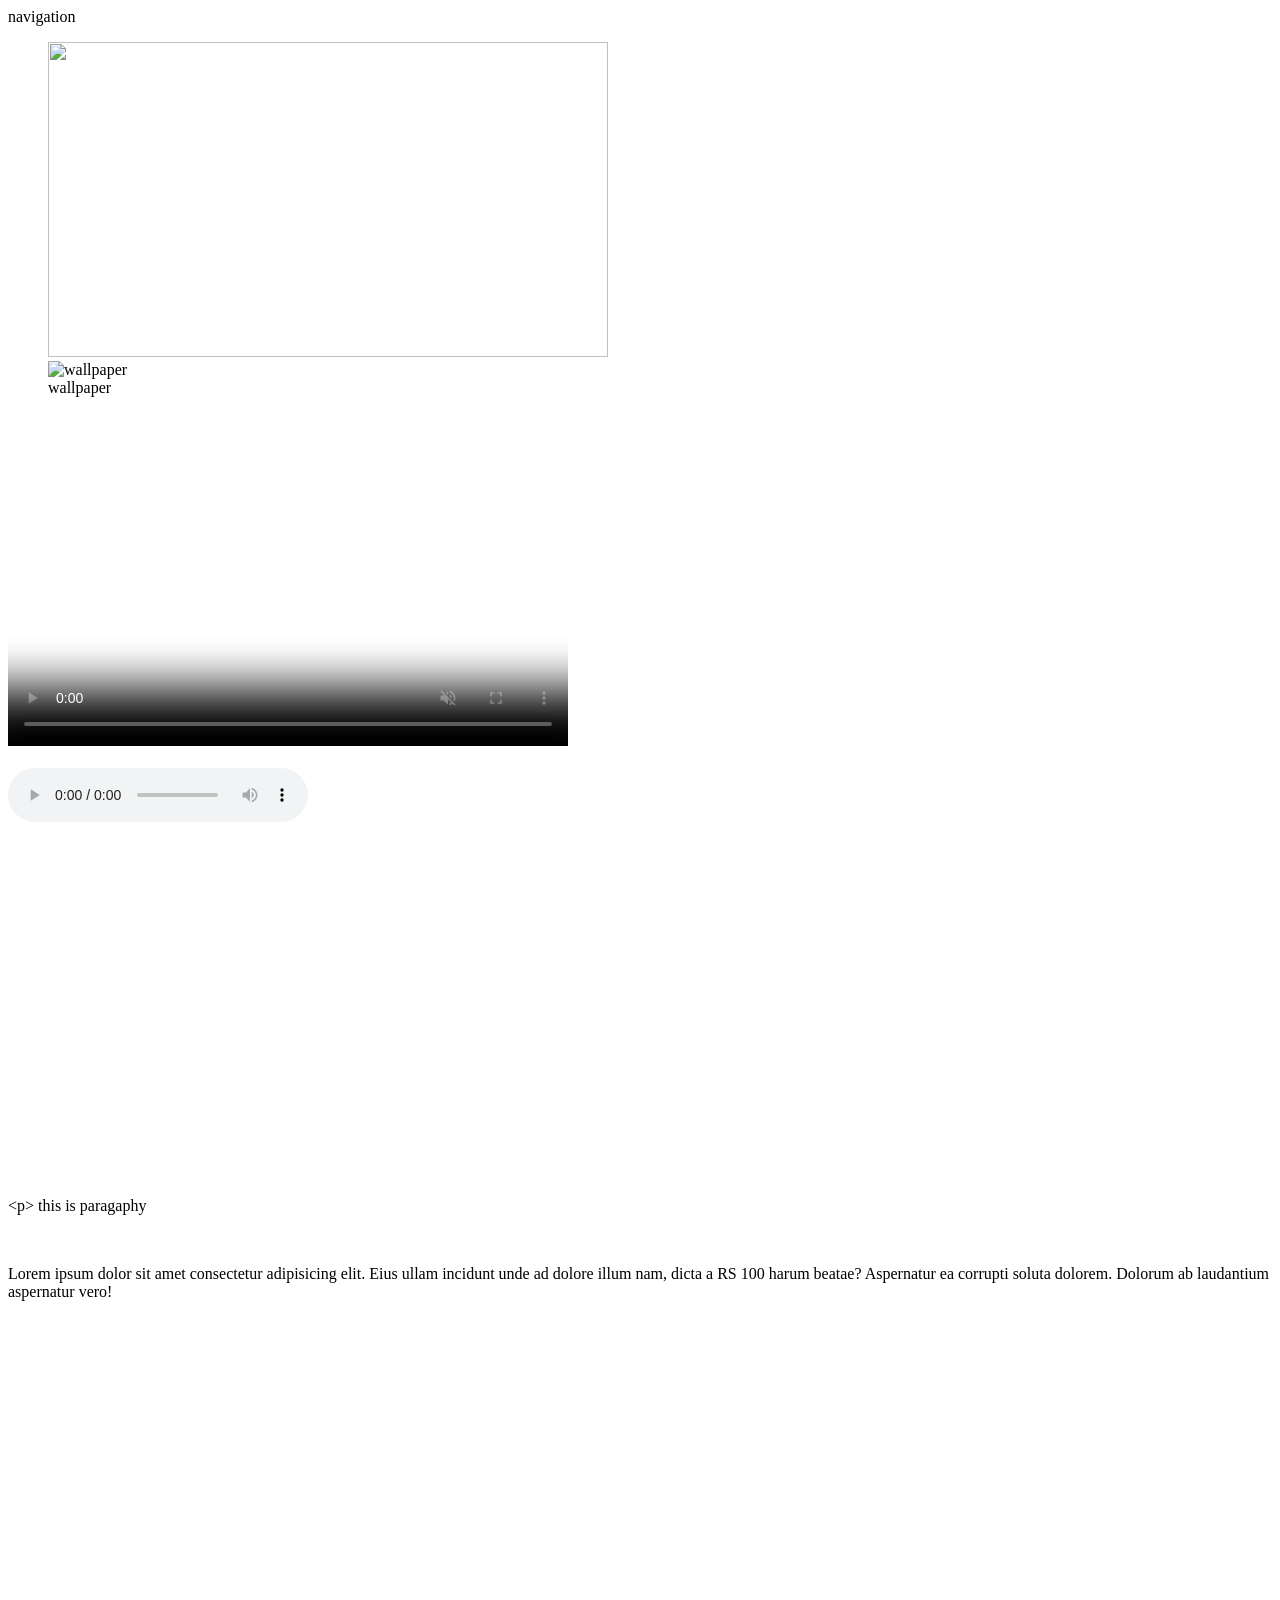
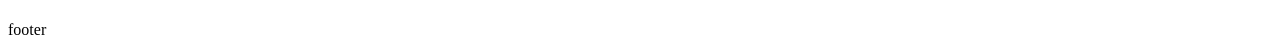
==== index.html @ 1c9fb968 "index file" ====
<!DOCTYPE html>
<html lang="en">

<head>
    <meta charset="UTF-8">
    <meta name="viewport" content="width=device-width, initial-scale=1.0">
    <title>Lecture 7</title>
</head>

<body>
    <header>
        <nav>
            navigation
        </nav>
    </header>

    <main>

        <figure>
            <img src="https://storage.hicine.info/images/Thukra-Ke-Mera-Pyaar-2.webp" alt="" width="560" height="315">
            <br>
            <img src="wllpr-desktop-4k.png" alt="wallpaper" width="560" height="315">
            <figcaption>wallpaper</figcaption>
        </figure>

        <br>
        <video src="354006_small.mp4" width="560" height="315" controls loop muted
            poster="wllpr-desktop-4k.png"></video>

        <br><br>
        <audio src="Bairan - Banjaare.mp3" controls></audio>
        <br><br>
        <iframe width="560" height="315" src="https://www.youtube.com/embed/nzU4IhIDHSc?si=5zO_VYPjlW_-cBbI"
            title="YouTube video player" frameborder="0"
            allow="accelerometer; autoplay; clipboard-write; encrypted-media; gyroscope; picture-in-picture; web-share"
            referrerpolicy="strict-origin-when-cross-origin" allowfullscreen></iframe>
        <br>
        <!-- iframe ka use content display k leye hota h  -->
        <br>
        <p>
            &lt;p&gt; this is paragaphy
        </p>
        <br>
        <p>
            Lorem ipsum dolor sit amet consectetur adipisicing elit. Eius ullam incidunt unde ad dolore illum nam, dicta
            a RS&nbsp;100 harum beatae? Aspernatur ea corrupti soluta dolorem. Dolorum ab laudantium aspernatur vero!
        </p>
        <iframe
            src="https://www.google.com/maps/embed?        pb=!1m14!1m12!1m3!1d14069.631327294695!2d76.39845319999999!3d28.164509900000002!2m3!1f0!2f0!3f0!3m2!1i1024!2i768!4f13.1!5e0!3m2!1sen!2sin!4v1784632220788!5m2!1sen!2sin"
            width="400" height="300" style="border:0;" allowfullscreen="" loading="lazy"
            referrerpolicy="strict-origin-when-cross-origin"></iframe>



    </main>

    <footer>
        footer
    </footer>
</body>

</html>
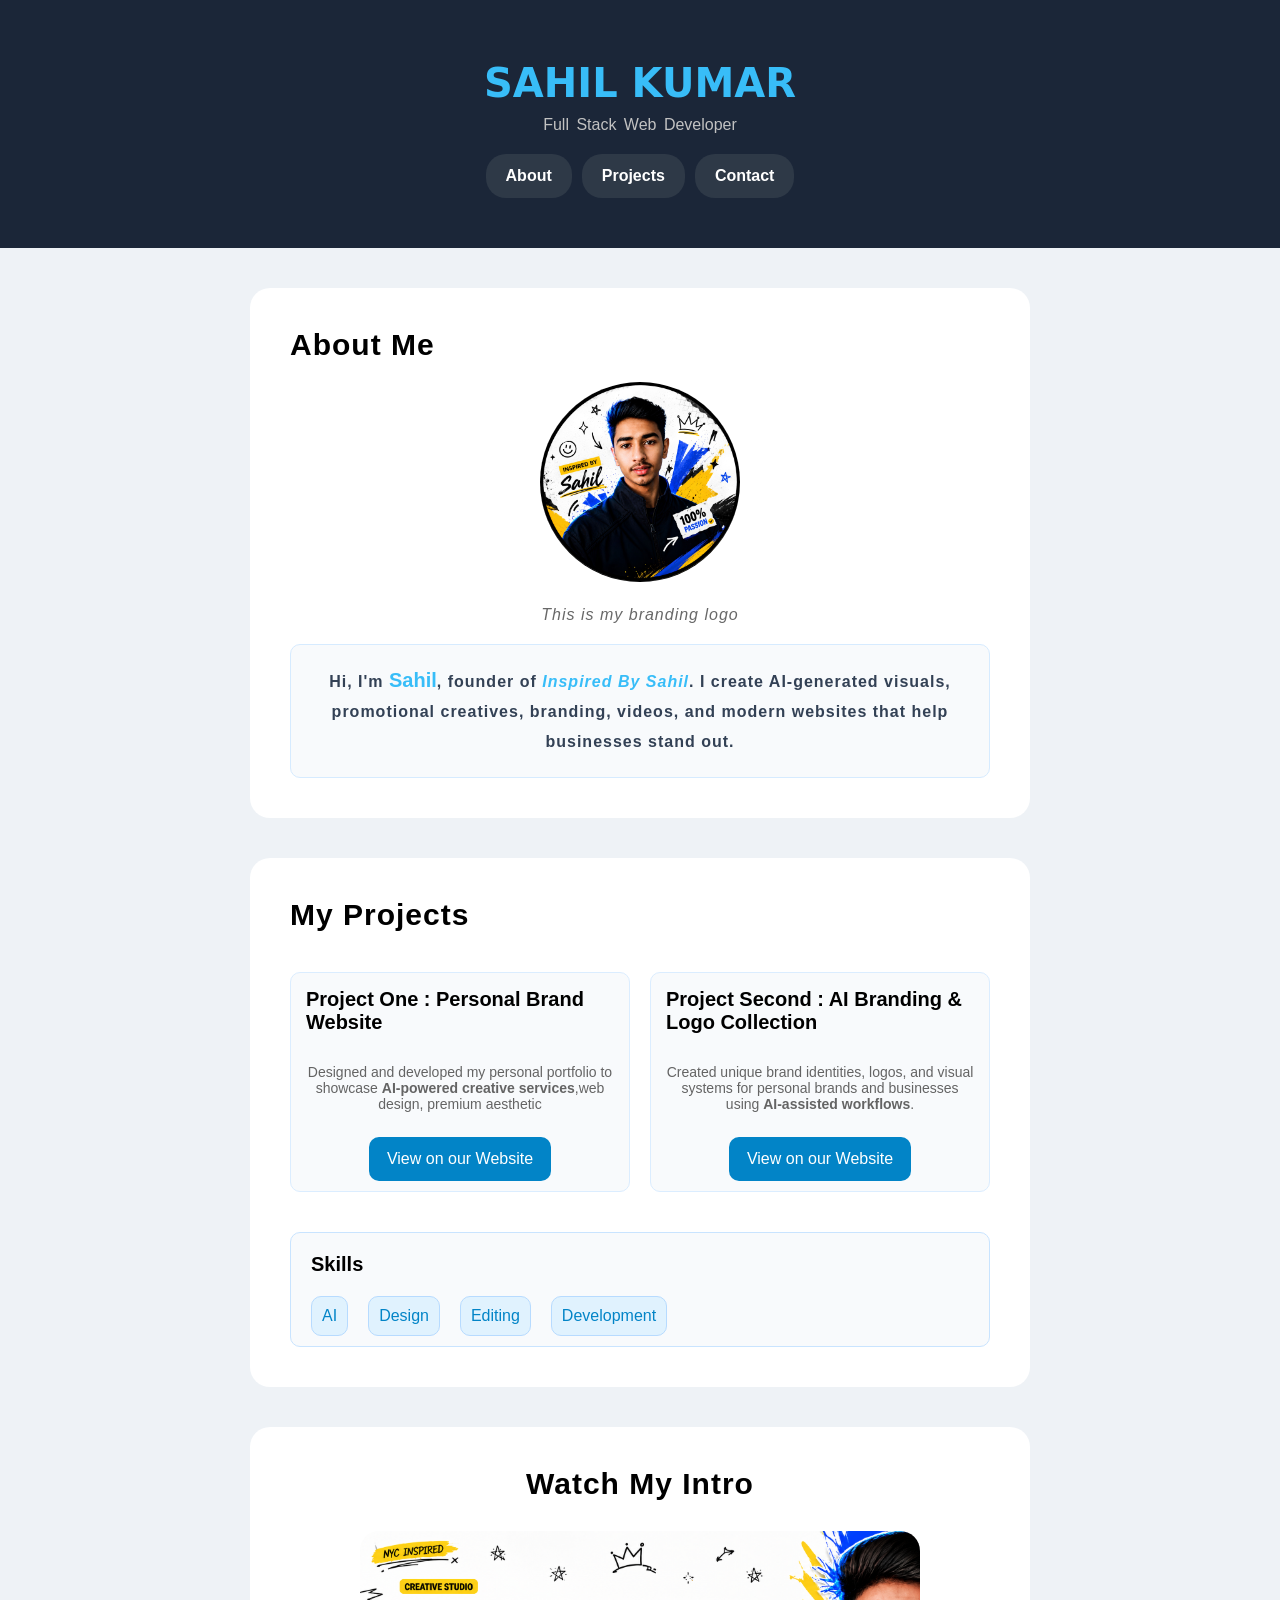
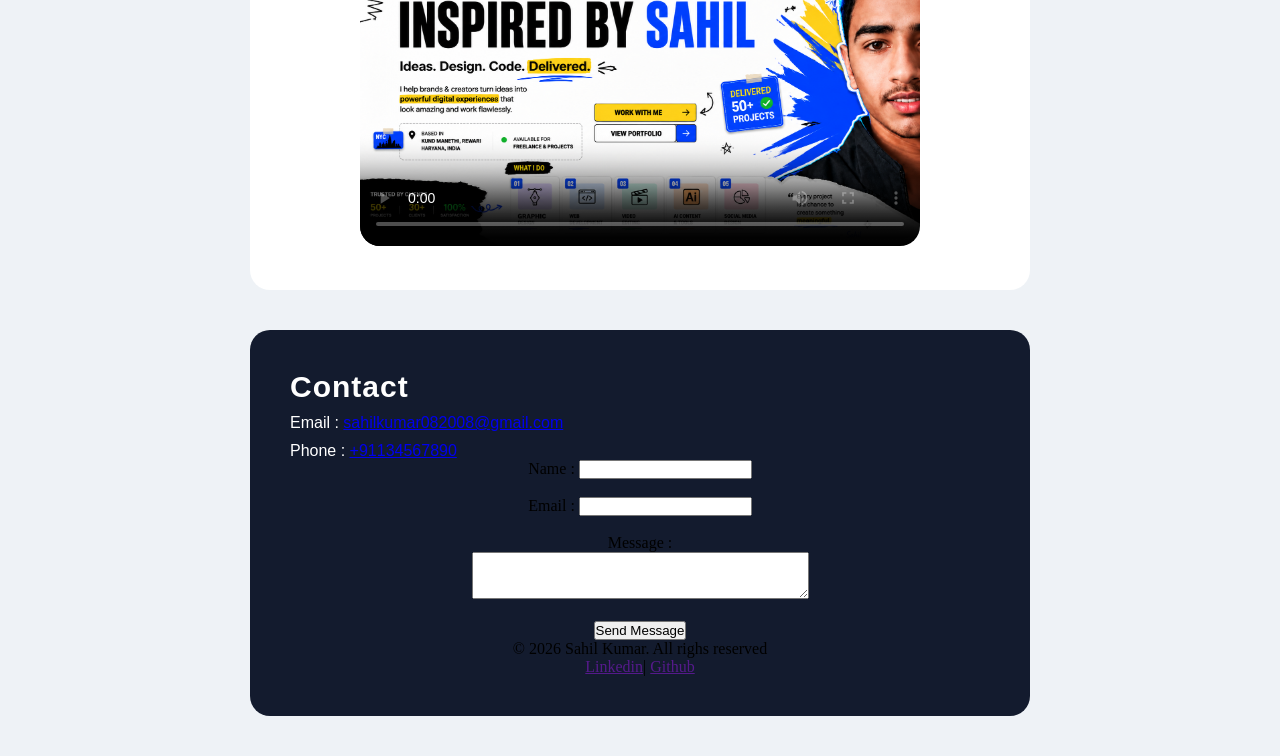
==== commit 7256940b: "portfolio  index file" ====
--- a/index.html
+++ b/index.html
@@ -4,59 +4,109 @@
 <head>
     <meta charset="UTF-8">
     <meta name="viewport" content="width=device-width, initial-scale=1.0">
-    <title>Lecture 7</title>
+    <title>Sahil | Portfolio</title>
+
+    <link rel="stylesheet" href="style.css">
 </head>
 
 <body>
-    <header>
+    <header class="header   ">
+
+        <h1>Sahil Kumar</h1>
+        <p>Full Stack Web Developer</p>
         <nav>
-            navigation
+            <a href="#aboutme">About</a>
+            <a href="#myproject">Projects</a>
+            <a href="#Contact">Contact</a>
         </nav>
     </header>
 
     <main>
+        <section id="aboutme">
+            <h2>About Me</h2>
+            <figure>
+                <img src="6264710938460098629.jpg" height="200" width="200" alt="My Logo">
+                <figcaption>This is my branding logo</figcaption>
+            </figure>
+            <p> Hi, I'm <strong>Sahil</strong>, founder of <em>Inspired By Sahil</em>. I create AI-generated visuals,
+                promotional creatives,
+                branding, videos, and modern websites that help businesses stand out.
+            </p>
 
-        <figure>
-            <img src="https://storage.hicine.info/images/Thukra-Ke-Mera-Pyaar-2.webp" alt="" width="560" height="315">
-            <br>
-            <img src="wllpr-desktop-4k.png" alt="wallpaper" width="560" height="315">
-            <figcaption>wallpaper</figcaption>
-        </figure>
+        </section>
+        <section id="myproject">
+            <h2>My Projects</h2>
+            <div class="project">
+                <article>
+                    <h3> Project One : Personal Brand Website</h3>
+                    <p>Designed and developed my personal portfolio to showcase <strong>AI-powered creative
+                            services</strong>,web design, premium
+                        aesthetic
+                    </p>
+                    <a href="https://inspiredbysahil.lovable.app/" target="_blank">View on our Website</a>
 
-        <br>
-        <video src="354006_small.mp4" width="560" height="315" controls loop muted
-            poster="wllpr-desktop-4k.png"></video>
+                </article>
+                <article>
 
-        <br><br>
-        <audio src="Bairan - Banjaare.mp3" controls></audio>
-        <br><br>
-        <iframe width="560" height="315" src="https://www.youtube.com/embed/nzU4IhIDHSc?si=5zO_VYPjlW_-cBbI"
-            title="YouTube video player" frameborder="0"
-            allow="accelerometer; autoplay; clipboard-write; encrypted-media; gyroscope; picture-in-picture; web-share"
-            referrerpolicy="strict-origin-when-cross-origin" allowfullscreen></iframe>
-        <br>
-        <!-- iframe ka use content display k leye hota h  -->
-        <br>
-        <p>
-            &lt;p&gt; this is paragaphy
-        </p>
-        <br>
-        <p>
-            Lorem ipsum dolor sit amet consectetur adipisicing elit. Eius ullam incidunt unde ad dolore illum nam, dicta
-            a RS&nbsp;100 harum beatae? Aspernatur ea corrupti soluta dolorem. Dolorum ab laudantium aspernatur vero!
-        </p>
-        <iframe
-            src="https://www.google.com/maps/embed?        pb=!1m14!1m12!1m3!1d14069.631327294695!2d76.39845319999999!3d28.164509900000002!2m3!1f0!2f0!3f0!3m2!1i1024!2i768!4f13.1!5e0!3m2!1sen!2sin!4v1784632220788!5m2!1sen!2sin"
-            width="400" height="300" style="border:0;" allowfullscreen="" loading="lazy"
-            referrerpolicy="strict-origin-when-cross-origin"></iframe>
+                    <h3>Project Second : AI Branding & Logo Collection</h3>
+                    <p>Created unique brand identities, logos, and visual systems for personal brands and businesses
+                        using
+                        <strong>AI-assisted workflows</strong>.
+                    </p>
+                    <a href="https://inspiredbysahil.lovable.app/" target="_blank">View on our Website</a>
+
+                </article>
+
+            </div>
+            <div id="skill">
+                <h3>Skills</h3>
+                <ul>
+                    <li>AI</li>
+                    <li>Design</li>
+                    <li>Editing</li>
+                    <li>Development</li>
+                </ul>
+            </div>
+
+        </section>
+        <section id="Contact">
+            <h2>Watch My Intro</h2>
+            <video src="Create_cinematic_video_for_brand_202607181446.mp4" controls width="560" height="315"
+                poster="ChatGPT Image Aug 6, 2026, 05_11_49 PM.png"></video>
+            <!-- <video src="Advertisement_video_for_promotion_1080p_202607181505.mp4" controls width="560"
+                poster="Black and Red Typography Logo (3).png" height="315"></video> -->
 
 
-
+        </section>
     </main>
 
     <footer>
-        footer
+        <h2>Contact</h2>
+        <p>Email : <a href="mailto:sahilkumar082008@gmail.com">sahilkumar082008@gmail.com</a></p>
+        <p class="phone">Phone : <a href="tel:+91134567890">+91134567890</a></p>
+        <form action="">
+
+            <label for="name">Name : </label>
+            <input type="text" id="name">
+            <br><br>
+            <label for="email">Email : </label>
+            <input type="email" id="email">
+            <br><br>
+            <label for="message">Message :</label>
+            </Br>
+            <textarea name="Message" id="message" rows="3" cols="40"></textarea>
+        </form>
+        <br>
+        <button type="submit">Send Message</button>
+        <p>&copy; 2026 Sahil Kumar. All righs reserved</p>
+
+        <div>
+            <a href="">Linkedin</a>| <a href="">Github</a>
+        </div>
+
     </footer>
+
+
 </body>
 
 </html>
--- a/style.css
+++ b/style.css
@@ -0,0 +1,268 @@
+@import url("https://fonts.googleapis.com/css2?family=Rock+Salt&display=swap");
+@import url("https://fonts.googleapis.com/css2?family=Bitcount+Prop+Single:wght@100..900&display=swap");
+@import url("https://fonts.googleapis.com/css2?family=Oswald:wght@200..700&display=swap");
+@import url("https://fonts.googleapis.com/css2?family=Lilita+One&display=swap");
+@import url("https://fonts.googleapis.com/css2?family=Sour+Gummy:ital,wght@0,100..900;1,100..900&display=swap");
+* {
+  padding: 0;
+  margin: 0;
+  box-sizing: border-box;
+}
+
+.header {
+  background: #1b2638;
+  padding: 50px 50px;
+  text-align: center;
+}
+
+.header h1 {
+  text-transform: uppercase;
+  color: #38bdf8;
+  /* font-family: "Rock Salt", cursive; */
+  font-family: "Bitcount Prop Single", system-ui;
+  font-size: 2.5rem;
+  padding: 10px;
+}
+
+.header p {
+  color: rgb(194, 194, 194);
+  font-family: Poppins, Arial, sans-serif;
+  font-size: 1rem;
+  word-spacing: 3px;
+  font-weight: 500;
+}
+.header nav {
+  display: flex;
+  gap: 10px;
+  justify-content: center;
+  align-items: center;
+}
+
+.header nav a {
+  border: none;
+  color: white;
+  padding: 13px 20px;
+  border-radius: 20px;
+  text-decoration: none;
+  margin-top: 20px;
+  background: #2e3947;
+  font-weight: 600;
+  font-family: Poppins, Arial, sans-serif;
+  font-size: 16px;
+}
+.header nav a:hover {
+  background: #0284c7;
+  box-shadow: 0px 0px 100px #cfe7ff;
+  border: 1px solid #c9e4ff;
+  transition: all 300ms;
+}
+
+html {
+  background: #eef2f6;
+}
+#aboutme {
+  margin: 40px 250px;
+  text-align: center;
+  border-radius: 20px;
+  padding: 40px;
+  background-color: #ffffff;
+}
+#aboutme h2 {
+  font-family: "Lilita One", sans-serif;
+  font-size: 30px;
+  font-weight: 800;
+  text-align: left;
+  letter-spacing: 1px;
+}
+#aboutme img {
+  border-radius: 50%;
+  margin: 20px;
+}
+
+#aboutme figcaption {
+  font-family: "Oswald", sans-serif;
+  font-style: italic;
+  color: rgb(104, 104, 104);
+  letter-spacing: 1px;
+  padding-bottom: 20px;
+}
+#aboutme p {
+  font-family: "Oswald", sans-serif;
+  font-size: 16px;
+  letter-spacing: 1px;
+  color: #334155;
+  text-align: center;
+  line-height: 30px;
+  font-weight: 600;
+  background: #f8fafc;
+  padding: 20px;
+  border-radius: 10px;
+  border: 1px solid #d6ebff;
+}
+#aboutme p:hover {
+  box-shadow: 0px 10px 30px #cfe7ff;
+  border: 1px solid #c9e4ff;
+}
+#aboutme p strong {
+  color: #38bdf8;
+  font-size: 20px;
+  letter-spacing: 0px;
+}
+#aboutme p em {
+  color: #38bdf8;
+}
+
+#myproject {
+  margin: 40px 250px;
+  text-align: center;
+  border-radius: 20px;
+  padding: 40px;
+  background-color: #ffffff;
+}
+
+#myproject h2 {
+  font-family: "Lilita One", sans-serif;
+  font-size: 30px;
+  font-weight: 800;
+  text-align: left;
+  letter-spacing: 1px;
+}
+.project {
+  display: flex;
+  gap: 20px;
+  justify-content: center;
+  padding: 40px 0px;
+}
+.project article {
+  border: 1px solid #dbedff;
+  flex: 1;
+  background: #f8fafc;
+  border-radius: 10px;
+}
+.project article h3 {
+  font-family: "Sour Gummy", sans-serif;
+  font-size: 20px;
+  font-weight: 800;
+  padding: 15px;
+  text-align: left;
+}
+.project article p {
+  font-family: "Oswald", sans-serif;
+  font-size: 14px;
+  color: #646464;
+  padding: 15px;
+}
+
+.project article a {
+  /* border: 1px solid black; */
+  padding: 13px 18px;
+  display: inline-block;
+  margin: 10px 0px;
+  border-radius: 10px;
+  background: #0284c7;
+  font-family: "Sour Gummy", sans-serif;
+  color: white;
+  text-decoration: none;
+}
+
+.project article:hover {
+  box-shadow: 0px 10px 30px #cfe7ff;
+  border: 1px solid #c9e4ff;
+}
+.project article a:hover {
+  color: #0284c7;
+  background: white;
+  box-shadow: 0px 10px 30px #cfe7ff;
+  border: 1px solid #c9e4ff;
+}
+#skill ul {
+  list-style-type: none;
+  display: flex;
+  flex-direction: row;
+  gap: 10px;
+}
+#skill {
+  border: 1px solid #c9e4ff;
+  border-radius: 10px;
+  padding: 10px;
+  background: #f8fafc;
+}
+#skill:hover {
+  box-shadow: 0px 10px 30px #cfe7ff;
+  border: 1px solid #c9e4ff;
+}
+#skill h3 {
+  font-family: "Sour Gummy", sans-serif;
+  font-size: 20px;
+  text-align: left;
+  padding: 10px;
+}
+
+#skill ul li {
+  border: 1px solid #b7dbff;
+  padding: 10px;
+  border-radius: 10px;
+  margin-left: 10px;
+  margin-top: 10px;
+  background: #e0f2fe;
+  color: #0284c7;
+  font-family: "Oswald", sans-serif;
+}
+
+#skill ul li:hover {
+  color: white;
+  background: #0284c7;
+}
+#Contact {
+  margin: 40px 250px;
+  text-align: center;
+  border-radius: 20px;
+  padding: 40px;
+  background-color: #ffffff;
+}
+
+#Contact h2 {
+  font-family: "Lilita One", sans-serif;
+  font-size: 30px;
+  font-weight: 800;
+  letter-spacing: 1px;
+}
+#Contact video {
+  border-radius: 20px;
+  margin-top: 30px;
+}
+
+#Contact video:hover {
+  box-shadow: 0px 10px 30px #81c0ff;
+  border: 1px solid #c9e4ff;
+}
+
+footer {
+  margin: 40px 250px;
+  text-align: center;
+  border-radius: 20px;
+  padding: 40px;
+  background-color: #131b2e;
+}
+footer h2 {
+  font-family: "Lilita One", sans-serif;
+  font-size: 30px;
+  font-weight: 800;
+  text-align: left;
+  letter-spacing: 1px;
+  color: white;
+}
+footer p:first-of-type {
+  text-align: left;
+  font-family: "Oswald", sans-serif;
+  font-size: 16px;
+  margin-top: 10px;
+  color: white;
+}
+footer .phone {
+  text-align: left;
+  font-family: "Oswald", sans-serif;
+  font-size: 16px;
+  margin-top: 10px;
+  color: white;
+}
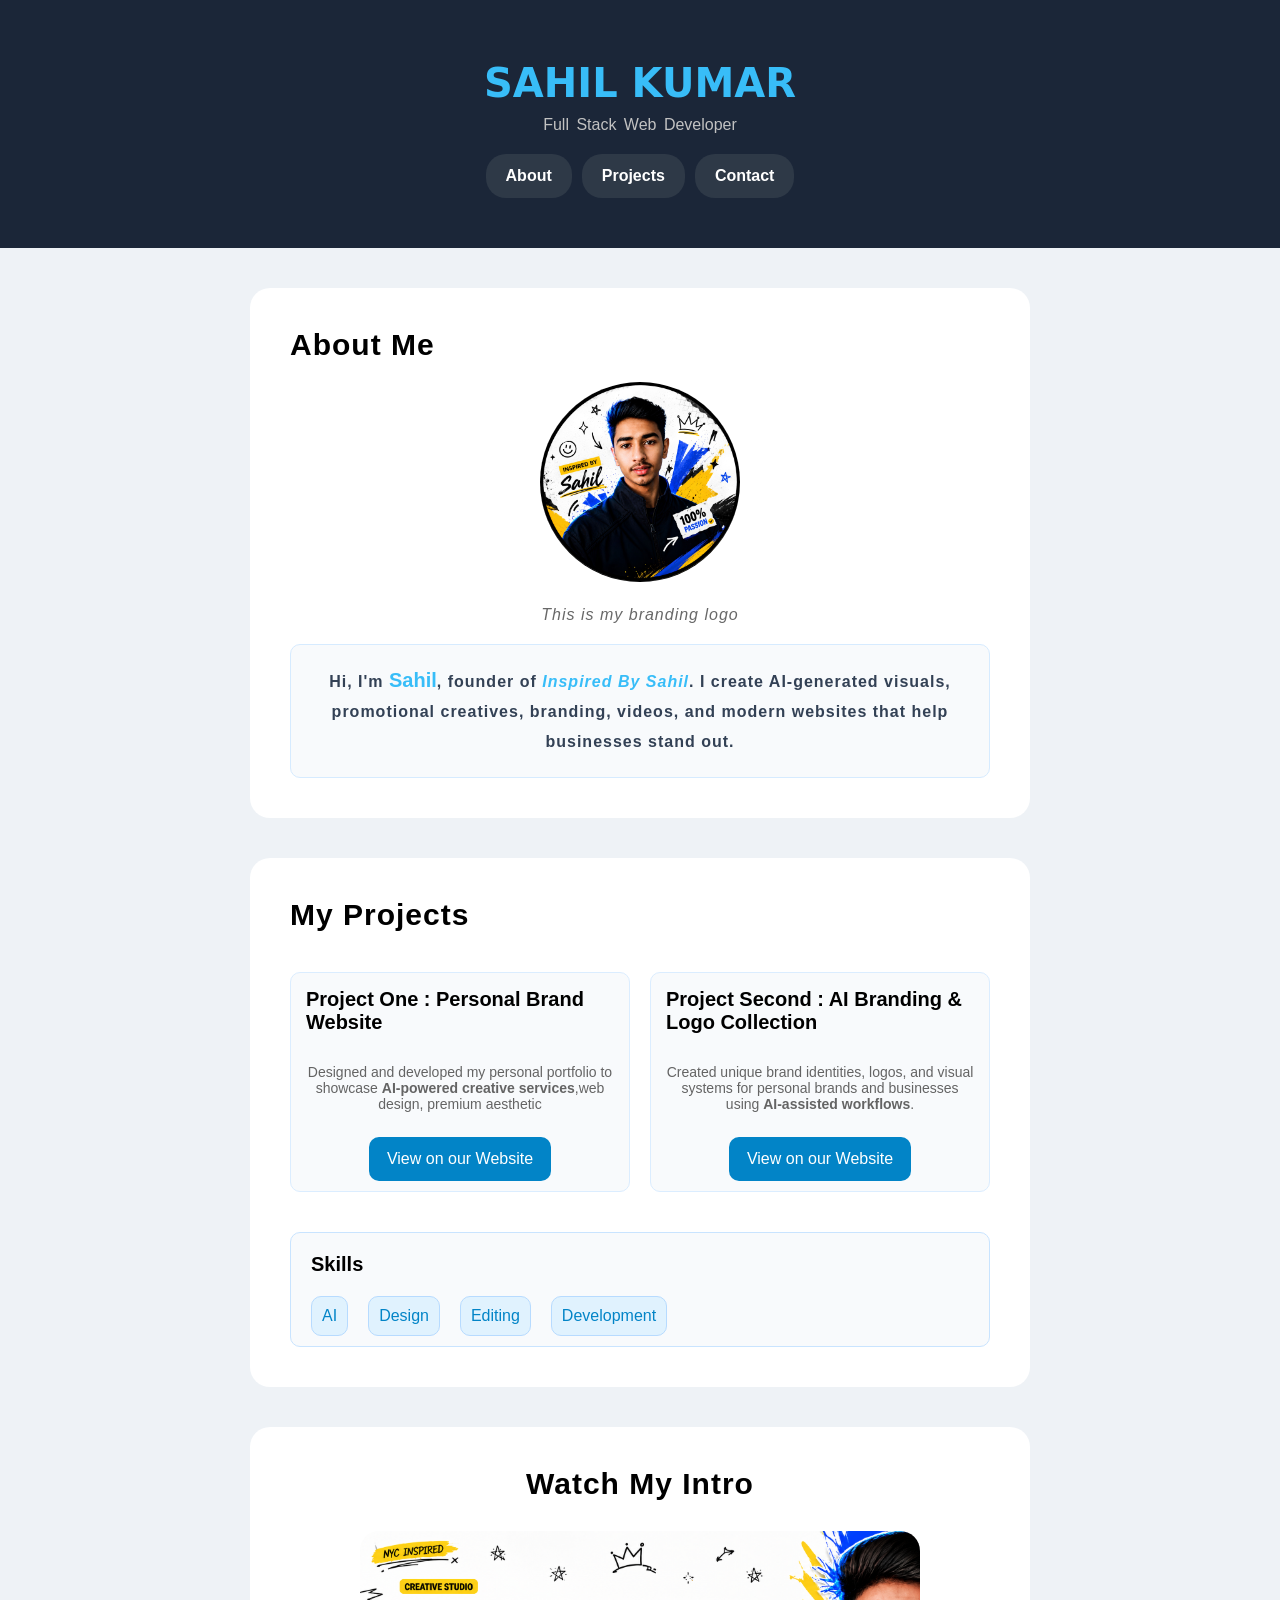
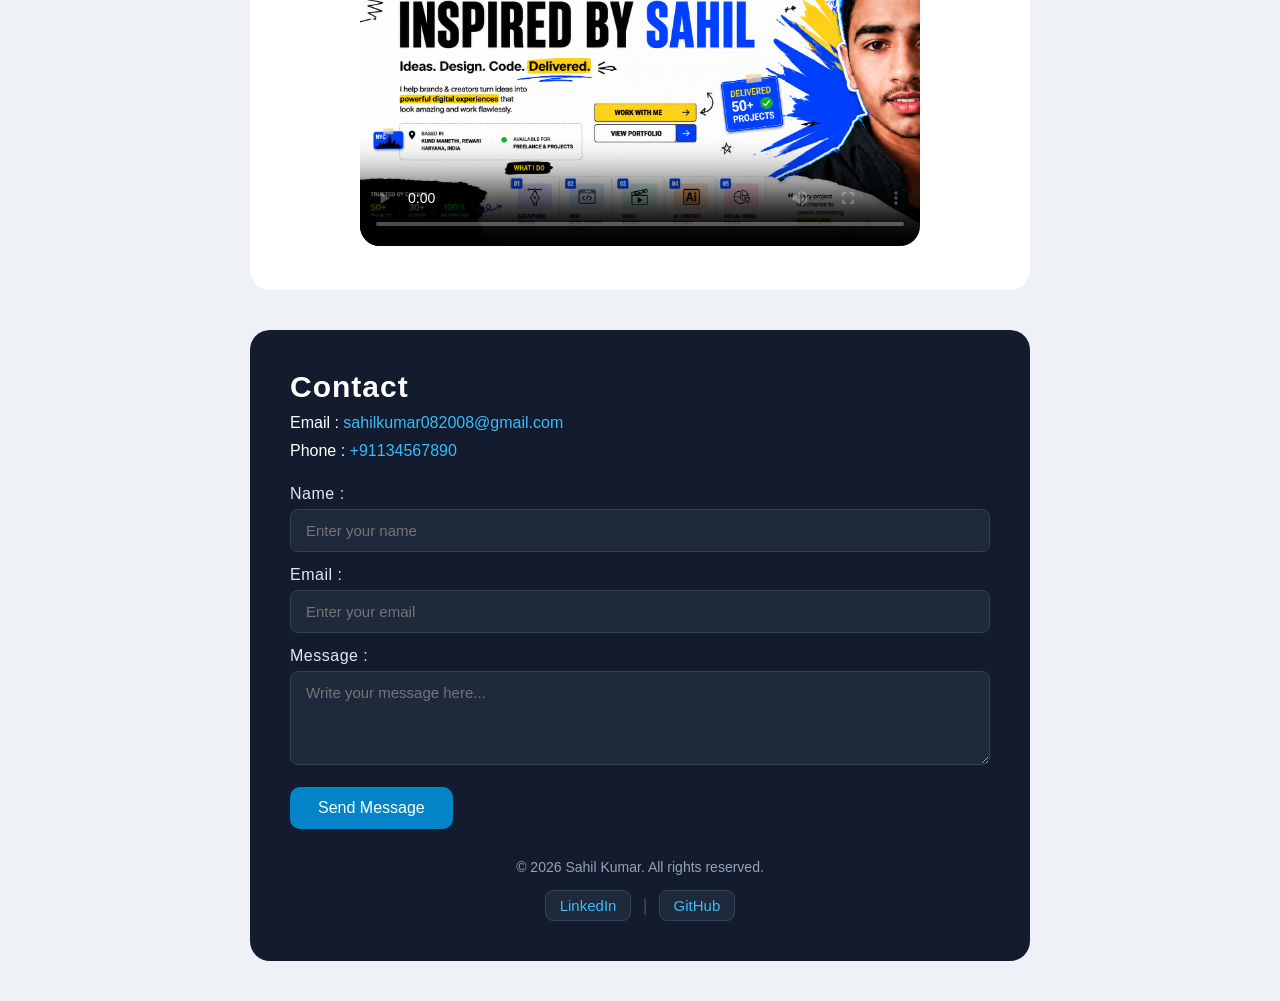
==== commit 38dddc06: "intership-project" ====
--- a/index.html
+++ b/index.html
@@ -84,24 +84,24 @@
         <h2>Contact</h2>
         <p>Email : <a href="mailto:sahilkumar082008@gmail.com">sahilkumar082008@gmail.com</a></p>
         <p class="phone">Phone : <a href="tel:+91134567890">+91134567890</a></p>
-        <form action="">
+        <form action="#">
+            <label for="name">Name :</label>
+            <input type="text" id="name" placeholder="Enter your name" required>
 
-            <label for="name">Name : </label>
-            <input type="text" id="name">
-            <br><br>
-            <label for="email">Email : </label>
-            <input type="email" id="email">
-            <br><br>
+            <label for="email">Email :</label>
+            <input type="email" id="email" placeholder="Enter your email" required>
+
             <label for="message">Message :</label>
-            </Br>
-            <textarea name="Message" id="message" rows="3" cols="40"></textarea>
+            <textarea name="Message" id="message" rows="4" placeholder="Write your message here..." required></textarea>
+
+            <button type="submit">Send Message</button>
         </form>
-        <br>
-        <button type="submit">Send Message</button>
-        <p>&copy; 2026 Sahil Kumar. All righs reserved</p>
+
+        <p>&copy; 2026 Sahil Kumar. All rights reserved.</p>
 
         <div>
-            <a href="">Linkedin</a>| <a href="">Github</a>
+            <a href="https://www.linkedin.com/in/sahil-kumar-82541b3b0/?isSelfProfile=true" target="_blank">LinkedIn</a>
+            | <a href="https://github.com/inspiredbysahil" target="_blank">GitHub</a>
         </div>
 
     </footer>
--- a/style.css
+++ b/style.css
@@ -230,6 +230,8 @@
 #Contact video {
   border-radius: 20px;
   margin-top: 30px;
+  max-width: 100%;
+  height: auto;
 }
 
 #Contact video:hover {
@@ -244,6 +246,7 @@
   padding: 40px;
   background-color: #131b2e;
 }
+
 footer h2 {
   font-family: "Lilita One", sans-serif;
   font-size: 30px;
@@ -252,6 +255,7 @@
   letter-spacing: 1px;
   color: white;
 }
+
 footer p:first-of-type {
   text-align: left;
   font-family: "Oswald", sans-serif;
@@ -259,6 +263,7 @@
   margin-top: 10px;
   color: white;
 }
+
 footer .phone {
   text-align: left;
   font-family: "Oswald", sans-serif;
@@ -266,3 +271,211 @@
   margin-top: 10px;
   color: white;
 }
+
+/* Contact Links */
+footer a {
+  color: #38bdf8;
+  text-decoration: none;
+  transition: all 0.2s;
+}
+
+footer a:hover {
+  color: #7dd3fc;
+  text-decoration: underline;
+}
+
+/* Contact Form */
+footer form {
+  margin-top: 25px;
+  text-align: left;
+}
+
+footer form br {
+  display: none;
+}
+
+footer label {
+  display: block;
+  font-family: "Oswald", sans-serif;
+  font-size: 16px;
+  color: #e2e8f0;
+  margin-top: 14px;
+  margin-bottom: 6px;
+  letter-spacing: 0.5px;
+}
+
+footer input,
+footer textarea {
+  width: 100%;
+  padding: 12px 15px;
+  border-radius: 8px;
+  border: 1px solid #334155;
+  background-color: #1e293b;
+  color: #ffffff;
+  font-family: "Oswald", sans-serif;
+  font-size: 15px;
+  box-sizing: border-box;
+  outline: none;
+  transition: all 0.3s ease;
+}
+
+footer input:focus,
+footer textarea:focus {
+  border-color: #38bdf8;
+  box-shadow: 0 0 10px rgba(56, 189, 248, 0.3);
+}
+
+footer textarea {
+  resize: vertical;
+}
+
+footer button {
+  display: inline-block;
+  background-color: #0284c7;
+  color: #ffffff;
+  border: none;
+  border-radius: 10px;
+  padding: 12px 28px;
+  font-family: "Sour Gummy", sans-serif;
+  font-size: 16px;
+  cursor: pointer;
+  margin-top: 18px;
+  transition: all 0.3s ease;
+}
+
+footer button:hover {
+  background-color: #38bdf8;
+  color: #131b2e;
+  box-shadow: 0px 5px 20px rgba(56, 189, 248, 0.4);
+}
+
+/* Copyright & Social Links */
+footer p:last-of-type {
+  text-align: center;
+  font-family: "Oswald", sans-serif;
+  font-size: 14px;
+  color: #94a3b8;
+  margin-top: 30px;
+}
+
+footer div {
+  margin-top: 15px;
+  color: #64748b;
+  text-align: center;
+}
+
+footer div a {
+  color: #38bdf8;
+  font-family: "Oswald", sans-serif;
+  font-size: 15px;
+  text-decoration: none;
+  margin: 0 8px;
+  padding: 6px 14px;
+  background-color: #1e293b;
+  border: 1px solid #334155;
+  border-radius: 8px;
+  display: inline-block;
+  transition: all 0.3s ease;
+}
+
+footer div a:hover {
+  background-color: #0284c7;
+  color: #ffffff;
+  border-color: #38bdf8;
+  text-decoration: none;
+}
+
+/* ========================================================
+   Responsive Design for All Devices (Mobile, Tablet, Desktop)
+   ======================================================== */
+
+/* Tablets and small laptops */
+@media (max-width: 1024px) {
+  #aboutme,
+  #myproject,
+  #Contact,
+  footer {
+    margin: 30px 40px;
+    padding: 30px 25px;
+  }
+}
+
+/* Mobile Devices (Phones) */
+@media (max-width: 768px) {
+  .header {
+    padding: 30px 15px;
+  }
+
+  .header h1 {
+    font-size: 1.8rem;
+  }
+
+  .header nav {
+    flex-wrap: wrap;
+    gap: 8px;
+  }
+
+  .header nav a {
+    padding: 10px 16px;
+    font-size: 14px;
+    margin-top: 10px;
+  }
+
+  #aboutme,
+  #myproject,
+  #Contact,
+  footer {
+    margin: 20px 15px;
+    padding: 25px 15px;
+    border-radius: 15px;
+  }
+
+  #aboutme h2,
+  #myproject h2,
+  #Contact h2 {
+    text-align: center;
+    font-size: 26px;
+  }
+
+  .project {
+    flex-direction: column;
+    padding: 20px 0;
+  }
+
+  #skill ul {
+    flex-wrap: wrap;
+    justify-content: center;
+  }
+
+  footer h2,
+  footer p:first-of-type,
+  footer .phone {
+    text-align: center;
+  }
+
+  footer button {
+    width: 100%;
+  }
+}
+
+/* Extra small mobile screens */
+@media (max-width: 480px) {
+  .header h1 {
+    font-size: 1.5rem;
+  }
+
+  #aboutme,
+  #myproject,
+  #Contact,
+  footer {
+    margin: 15px 10px;
+    padding: 20px 12px;
+  }
+
+  footer div a {
+    margin: 4px;
+    padding: 5px 10px;
+    font-size: 13px;
+  }
+}
+
